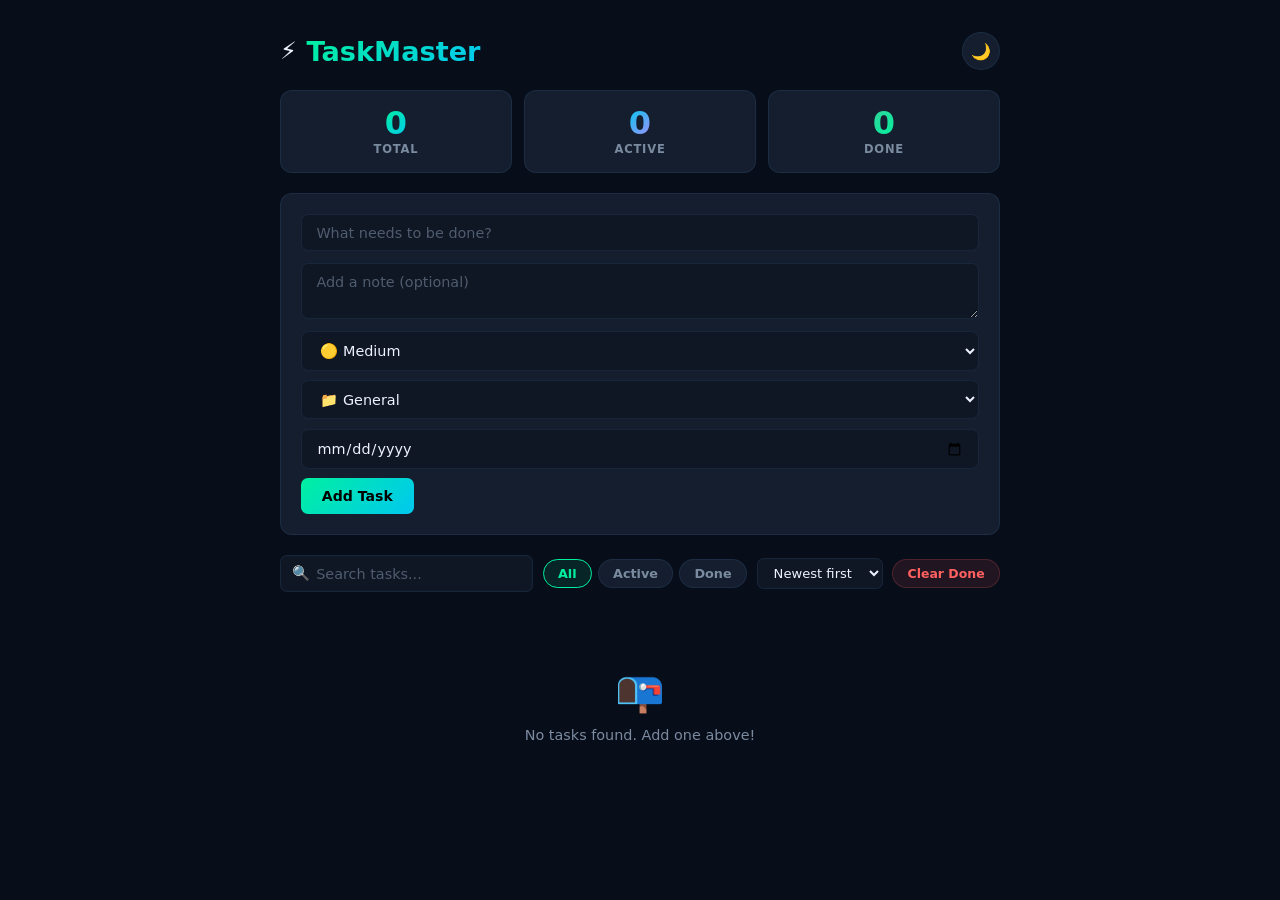
==== index.html @ 13d32acb "Add files via upload" ====
<!DOCTYPE html>
<html lang="en" data-theme="dark">
<head>
  <meta charset="UTF-8" />
  <meta name="viewport" content="width=device-width, initial-scale=1.0" />
  <meta name="description" content="TaskMaster — A state-driven task management app with full CRUD and local persistence." />
  <title>TaskMaster</title>
  <link rel="stylesheet" href="style.css" />
</head>
<body>

  <div class="app" id="app">

    <header class="app-header">
      <div class="brand">
        <span aria-hidden="true">⚡</span>
        <h1>TaskMaster</h1>
      </div>
      <button class="icon-btn" id="themeBtn" aria-label="Toggle light/dark mode">🌙</button>
    </header>

    <!-- Stats -->
    <div class="stats-grid" role="status" aria-live="polite" aria-label="Task statistics">
      <div class="stat-card">
        <span class="stat-val" id="statTotal">0</span>
        <span class="stat-lbl">Total</span>
      </div>
      <div class="stat-card accent-active">
        <span class="stat-val" id="statActive">0</span>
        <span class="stat-lbl">Active</span>
      </div>
      <div class="stat-card accent-done">
        <span class="stat-val" id="statDone">0</span>
        <span class="stat-lbl">Done</span>
      </div>
    </div>

    <!-- Add / Edit form -->
    <form class="task-form" id="taskForm" aria-label="Add or edit a task">
      <div class="form-body">
        <input
          type="text" id="taskInput"
          placeholder="What needs to be done?"
          aria-label="Task title" autocomplete="off" maxlength="140"
          required
        />
        <textarea
          id="taskNote"
          placeholder="Add a note (optional)"
          aria-label="Task note" rows="2" maxlength="300"
        ></textarea>
        <div class="form-row">
          <select id="taskPriority" aria-label="Priority">
            <option value="low">🟢 Low</option>
            <option value="medium" selected>🟡 Medium</option>
            <option value="high">🔴 High</option>
          </select>
          <select id="taskCategory" aria-label="Category">
            <option value="general">📁 General</option>
            <option value="work">💼 Work</option>
            <option value="study">📚 Study</option>
            <option value="personal">👤 Personal</option>
          </select>
          <input type="date" id="taskDue" aria-label="Due date" />
          <button type="submit" class="btn-primary" id="submitBtn">Add Task</button>
        </div>
      </div>
    </form>

    <!-- Toolbar: search + filters -->
    <div class="toolbar">
      <div class="search-wrap">
        <span aria-hidden="true">🔍</span>
        <input type="search" id="searchInput" placeholder="Search tasks..." aria-label="Search tasks" />
      </div>
      <div class="filter-group" role="group" aria-label="Filter tasks">
        <button class="filter-btn active" data-filter="all">All</button>
        <button class="filter-btn" data-filter="active">Active</button>
        <button class="filter-btn" data-filter="completed">Done</button>
      </div>
      <div class="sort-wrap">
        <select id="sortSelect" aria-label="Sort tasks">
          <option value="newest">Newest first</option>
          <option value="oldest">Oldest first</option>
          <option value="priority">By priority</option>
          <option value="due">By due date</option>
        </select>
      </div>
      <button class="btn-danger-sm" id="clearDone" aria-label="Clear all completed tasks">Clear Done</button>
    </div>

    <!-- Task list -->
    <main>
      <ul class="task-list" id="taskList" role="list" aria-label="Task list" aria-live="polite"></ul>
      <div class="empty" id="emptyState" hidden>
        <span aria-hidden="true">📭</span>
        <p>No tasks found. Add one above!</p>
      </div>
    </main>

  </div>

  <!-- Edit modal -->
  <div class="modal-backdrop" id="modalBackdrop" hidden aria-modal="true" role="dialog" aria-labelledby="modalTitle">
    <div class="modal">
      <div class="modal-header">
        <h2 id="modalTitle">Edit Task</h2>
        <button class="icon-btn" id="modalClose" aria-label="Close edit dialog">✕</button>
      </div>
      <form id="editForm" aria-label="Edit task form">
        <div class="form-group">
          <label for="editInput">Title</label>
          <input type="text" id="editInput" required maxlength="140" />
        </div>
        <div class="form-group">
          <label for="editNote">Note</label>
          <textarea id="editNote" rows="3" maxlength="300"></textarea>
        </div>
        <div class="form-row">
          <div class="form-group">
            <label for="editPriority">Priority</label>
            <select id="editPriority">
              <option value="low">🟢 Low</option>
              <option value="medium">🟡 Medium</option>
              <option value="high">🔴 High</option>
            </select>
          </div>
          <div class="form-group">
            <label for="editCategory">Category</label>
            <select id="editCategory">
              <option value="general">📁 General</option>
              <option value="work">💼 Work</option>
              <option value="study">📚 Study</option>
              <option value="personal">👤 Personal</option>
            </select>
          </div>
          <div class="form-group">
            <label for="editDue">Due date</label>
            <input type="date" id="editDue" />
          </div>
        </div>
        <div class="modal-footer">
          <button type="button" class="btn-outline" id="modalCancel">Cancel</button>
          <button type="submit" class="btn-primary">Save Changes</button>
        </div>
      </form>
    </div>
  </div>

  <script src="app.js"></script>
</body>
</html>
---- style.css ----
/* ── Variables ───────────────────────────────────────────────────────────── */
:root {
  --bg:        #080d1a;
  --bg-alt:    #0f1624;
  --panel:     #141e2e;
  --panel2:    #1a2640;
  --border:    rgba(100,180,255,0.1);
  --text:      #eef2ff;
  --muted:     #7a8ba0;
  --accent:    #00f0a0;
  --accent2:   #00c8f0;
  --purple:    #a78bfa;
  --danger:    #ff6060;
  --warn:      #fbbf24;
  --success:   #34d399;
  --radius:    12px;
  --radius-sm: 7px;
  --shadow:    0 10px 40px rgba(0,0,0,0.5);
  --font:      'Segoe UI', system-ui, sans-serif;
  --ease:      0.2s ease;
}
[data-theme="light"] {
  --bg:      #f1f5fe;
  --bg-alt:  #e4eaf8;
  --panel:   #ffffff;
  --panel2:  #f8faff;
  --border:  rgba(99,102,241,0.12);
  --text:    #0d1117;
  --muted:   #60748a;
  --accent:  #059669;
  --accent2: #0891b2;
  --shadow:  0 8px 32px rgba(99,102,241,0.1);
}

/* ── Reset ───────────────────────────────────────────────────────────────── */
*,*::before,*::after{box-sizing:border-box;margin:0;padding:0}
html{font-size:16px;scroll-behavior:smooth}
body{
  font-family:var(--font);background:var(--bg);color:var(--text);
  min-height:100vh;padding:2rem 1rem;
  transition:background var(--ease),color var(--ease);
}
ul{list-style:none}
button,input,select,textarea{font-family:var(--font)}

/* ── App shell ───────────────────────────────────────────────────────────── */
.app{
  max-width:720px;margin:0 auto;
  display:flex;flex-direction:column;gap:1.25rem;
}

/* ── Header ──────────────────────────────────────────────────────────────── */
.app-header{
  display:flex;align-items:center;justify-content:space-between;
}
.brand{display:flex;align-items:center;gap:.6rem}
.brand span{font-size:1.5rem}
.brand h1{
  font-size:1.7rem;font-weight:900;
  background:linear-gradient(135deg,var(--accent),var(--accent2));
  -webkit-background-clip:text;-webkit-text-fill-color:transparent;background-clip:text;
}

/* ── Icon button ─────────────────────────────────────────────────────────── */
.icon-btn{
  background:var(--panel);border:1px solid var(--border);color:var(--text);
  width:38px;height:38px;border-radius:50%;font-size:1rem;cursor:pointer;
  display:flex;align-items:center;justify-content:center;
  transition:transform var(--ease),background var(--ease);
}
.icon-btn:hover{transform:rotate(15deg)}
.icon-btn:focus-visible{outline:2px solid var(--accent)}

/* ── Stats ───────────────────────────────────────────────────────────────── */
.stats-grid{
  display:grid;grid-template-columns:repeat(3,1fr);gap:.75rem;
}
.stat-card{
  background:var(--panel);border:1px solid var(--border);border-radius:var(--radius);
  padding:1rem;display:flex;flex-direction:column;align-items:center;gap:.2rem;
  transition:border-color var(--ease),transform var(--ease);
}
.stat-card:hover{transform:translateY(-2px);border-color:rgba(0,240,160,.25)}
.stat-val{
  font-size:2rem;font-weight:900;line-height:1;
  background:linear-gradient(135deg,var(--accent),var(--accent2));
  -webkit-background-clip:text;-webkit-text-fill-color:transparent;background-clip:text;
}
.stat-card.accent-active .stat-val{background:linear-gradient(135deg,var(--accent2),var(--purple));-webkit-background-clip:text;background-clip:text;-webkit-text-fill-color:transparent}
.stat-card.accent-done   .stat-val{background:linear-gradient(135deg,var(--success),var(--accent));-webkit-background-clip:text;background-clip:text;-webkit-text-fill-color:transparent}
.stat-lbl{font-size:.72rem;color:var(--muted);text-transform:uppercase;letter-spacing:.07em;font-weight:600}

/* ── Form ────────────────────────────────────────────────────────────────── */
.task-form{
  background:var(--panel);border:1px solid var(--border);
  border-radius:var(--radius);padding:1.25rem;
}
.form-body{display:flex;flex-direction:column;gap:.75rem}
.form-row{display:flex;gap:.6rem;flex-wrap:wrap}

input[type="text"],input[type="search"],input[type="date"],textarea,select{
  background:var(--bg-alt);border:1.5px solid var(--border);border-radius:var(--radius-sm);
  color:var(--text);padding:.6rem .9rem;font-size:.9rem;width:100%;
  transition:border-color var(--ease),box-shadow var(--ease);
}
input:focus,textarea:focus,select:focus{
  outline:none;border-color:var(--accent);
  box-shadow:0 0 0 3px rgba(0,240,160,.1);
}
input::placeholder,textarea::placeholder{color:var(--muted);opacity:.6}
textarea{resize:vertical;min-height:56px}
select{cursor:pointer}

/* ── Buttons ─────────────────────────────────────────────────────────────── */
.btn-primary{
  background:linear-gradient(135deg,var(--accent),var(--accent2));
  color:#000;border:none;border-radius:var(--radius-sm);
  padding:.62rem 1.3rem;font-weight:700;font-size:.88rem;
  cursor:pointer;white-space:nowrap;
  transition:opacity var(--ease),transform var(--ease);
}
.btn-primary:hover{opacity:.85;transform:translateY(-1px)}
.btn-primary:focus-visible{outline:2px solid var(--accent2)}

.btn-outline{
  background:transparent;border:1.5px solid var(--border);
  color:var(--text);border-radius:var(--radius-sm);
  padding:.58rem 1.2rem;font-weight:600;font-size:.88rem;cursor:pointer;
  transition:border-color var(--ease);
}
.btn-outline:hover{border-color:var(--accent);color:var(--accent)}

.btn-danger-sm{
  background:rgba(255,96,96,.1);border:1px solid rgba(255,96,96,.2);
  color:var(--danger);border-radius:999px;
  padding:.38rem .9rem;font-size:.78rem;font-weight:600;cursor:pointer;
  transition:background var(--ease);white-space:nowrap;
}
.btn-danger-sm:hover{background:rgba(255,96,96,.2)}
.btn-danger-sm:focus-visible{outline:2px solid var(--danger)}

/* ── Toolbar ─────────────────────────────────────────────────────────────── */
.toolbar{
  display:flex;flex-wrap:wrap;gap:.6rem;align-items:center;
}
.search-wrap{
  flex:1;min-width:160px;position:relative;display:flex;align-items:center;
}
.search-wrap span{position:absolute;left:.75rem;pointer-events:none;font-size:.9rem}
.search-wrap input{padding-left:2.2rem}

.filter-group{display:flex;gap:.35rem}
.filter-btn{
  background:var(--panel);border:1px solid var(--border);color:var(--muted);
  border-radius:999px;padding:.38rem .9rem;font-size:.8rem;font-weight:600;
  cursor:pointer;transition:all var(--ease);
}
.filter-btn:hover,.filter-btn.active{
  background:rgba(0,240,160,.1);border-color:var(--accent);color:var(--accent);
}
.filter-btn:focus-visible{outline:2px solid var(--accent)}

.sort-wrap select{width:auto;padding:.38rem .75rem;font-size:.82rem}

/* ── Task list ───────────────────────────────────────────────────────────── */
.task-list{display:flex;flex-direction:column;gap:.6rem}

/* ── Task item ───────────────────────────────────────────────────────────── */
.task-item{
  display:grid;grid-template-columns:auto 1fr auto;
  align-items:start;gap:.85rem;
  background:var(--panel);border:1px solid var(--border);
  border-radius:var(--radius);padding:1rem 1.1rem;
  transition:transform var(--ease),box-shadow var(--ease),border-color var(--ease),opacity .3s;
  animation:slideIn .22s ease;
  position:relative;overflow:hidden;
}
@keyframes slideIn{from{opacity:0;transform:translateY(-6px)}to{opacity:1;transform:none}}

.task-item::before{
  content:'';position:absolute;left:0;top:0;bottom:0;width:3px;
  border-radius:0 3px 3px 0;
}
.task-item[data-priority="high"]::before  {background:var(--danger)}
.task-item[data-priority="medium"]::before{background:var(--warn)}
.task-item[data-priority="low"]::before   {background:var(--success)}

.task-item:hover{
  transform:translateX(3px);box-shadow:var(--shadow);
  border-color:rgba(0,240,160,.18);
}
.task-item.done{opacity:.5}
.task-item.done .task-title{text-decoration:line-through;color:var(--muted)}

/* Checkbox */
.task-check{
  width:20px;height:20px;margin-top:.15rem;
  border:2px solid var(--border);border-radius:5px;
  appearance:none;-webkit-appearance:none;
  background:var(--bg-alt);cursor:pointer;flex-shrink:0;
  position:relative;transition:background var(--ease),border-color var(--ease);
}
.task-check:checked{
  background:linear-gradient(135deg,var(--accent),var(--accent2));
  border-color:var(--accent);
}
.task-check:checked::after{
  content:'✓';position:absolute;top:50%;left:50%;
  transform:translate(-50%,-50%);
  color:#000;font-size:.65rem;font-weight:900;
}
.task-check:focus-visible{outline:2px solid var(--accent);outline-offset:2px}

/* Task body */
.task-body{display:flex;flex-direction:column;gap:.35rem;min-width:0}
.task-title{font-size:.95rem;font-weight:600;word-break:break-word;line-height:1.4}
.task-note{font-size:.82rem;color:var(--muted);line-height:1.5;word-break:break-word}
.task-chips{display:flex;flex-wrap:wrap;gap:.35rem;align-items:center}

.chip{
  font-size:.68rem;font-weight:700;padding:.15rem .55rem;
  border-radius:999px;text-transform:uppercase;letter-spacing:.04em;
}
.chip-priority-high  {background:rgba(255,96,96,.12);color:var(--danger)}
.chip-priority-medium{background:rgba(251,191,36,.12);color:var(--warn)}
.chip-priority-low   {background:rgba(52,211,153,.12);color:var(--success)}
.chip-cat{background:rgba(167,139,250,.1);color:var(--purple)}
.chip-due{background:rgba(0,200,240,.08);color:var(--accent2);font-weight:500}
.chip-due.overdue{background:rgba(255,96,96,.12);color:var(--danger)}

/* Actions */
.task-actions{display:flex;gap:.3rem;flex-shrink:0}
.act-btn{
  background:none;border:none;cursor:pointer;
  width:30px;height:30px;border-radius:var(--radius-sm);
  font-size:.9rem;display:flex;align-items:center;justify-content:center;
  opacity:0;transition:opacity var(--ease),background var(--ease);
}
.task-item:hover .act-btn,.act-btn:focus-visible{opacity:1}
.act-btn:focus-visible{outline:2px solid var(--accent);opacity:1}
.act-btn.edit:hover  {background:rgba(0,240,160,.1);color:var(--accent)}
.act-btn.delete:hover{background:rgba(255,96,96,.1); color:var(--danger)}

/* ── Empty state ─────────────────────────────────────────────────────────── */
.empty{
  display:flex;flex-direction:column;align-items:center;
  gap:.75rem;padding:3.5rem 1rem;color:var(--muted);
}
.empty span{font-size:2.5rem}
.empty p{font-size:.9rem}

/* ── Modal ───────────────────────────────────────────────────────────────── */
.modal-backdrop{
  position:fixed;inset:0;background:rgba(0,0,0,.6);
  backdrop-filter:blur(4px);z-index:200;
  display:flex;align-items:center;justify-content:center;padding:1rem;
}
.modal-backdrop[hidden]{display:none}
.modal{
  background:var(--panel);border:1px solid var(--border);
  border-radius:var(--radius);padding:1.75rem;width:100%;max-width:480px;
  box-shadow:var(--shadow);animation:modalIn .2s ease;
}
@keyframes modalIn{from{opacity:0;transform:scale(.96)}to{opacity:1;transform:none}}
.modal-header{
  display:flex;align-items:center;justify-content:space-between;
  margin-bottom:1.25rem;
}
.modal-header h2{font-size:1.1rem;font-weight:700}
.form-group{display:flex;flex-direction:column;gap:.35rem;margin-bottom:1rem}
label{font-size:.78rem;font-weight:600;color:var(--muted);text-transform:uppercase;letter-spacing:.05em}
.modal-footer{
  display:flex;justify-content:flex-end;gap:.6rem;
  padding-top:1rem;border-top:1px solid var(--border);margin-top:.5rem;
}

/* ── Responsive ──────────────────────────────────────────────────────────── */
@media(max-width:560px){
  body{padding:1rem .75rem}
  .form-row{flex-direction:column}
  .toolbar{flex-direction:column;align-items:stretch}
  .filter-group{justify-content:space-between}
  .task-item{grid-template-columns:auto 1fr auto;gap:.6rem;padding:.85rem .9rem}
  .act-btn{opacity:1}
  .stats-grid{grid-template-columns:repeat(3,1fr);gap:.5rem}
  .stat-val{font-size:1.5rem}
}
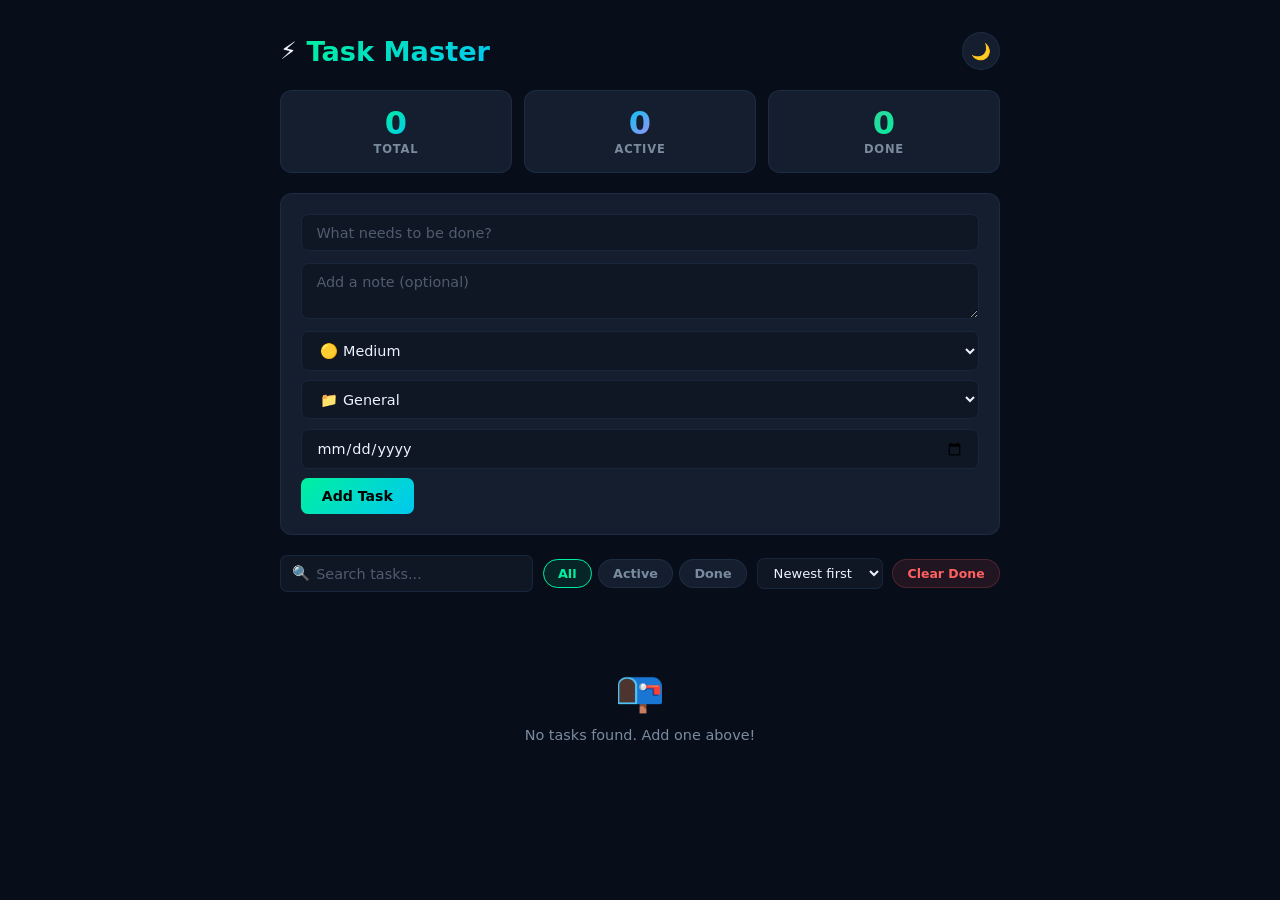
==== commit c40930b9: "Fix HTML formatting and structure" ====
--- a/index.html
+++ b/index.html
@@ -14,7 +14,7 @@
     <header class="app-header">
       <div class="brand">
         <span aria-hidden="true">⚡</span>
-        <h1>TaskMaster</h1>
+        <h1>Task Master</h1>
       </div>
       <button class="icon-btn" id="themeBtn" aria-label="Toggle light/dark mode">🌙</button>
     </header>
@@ -51,9 +51,9 @@
         ></textarea>
         <div class="form-row">
           <select id="taskPriority" aria-label="Priority">
-            <option value="low">🟢 Low</option>
-            <option value="medium" selected>🟡 Medium</option>
-            <option value="high">🔴 High</option>
+            <option value="low">🟢 Low </option>
+            <option value="medium" selected>🟡 Medium </option>
+            <option value="high">🔴 High </option>
           </select>
           <select id="taskCategory" aria-label="Category">
             <option value="general">📁 General</option>
@@ -120,9 +120,9 @@
           <div class="form-group">
             <label for="editPriority">Priority</label>
             <select id="editPriority">
-              <option value="low">🟢 Low</option>
-              <option value="medium">🟡 Medium</option>
-              <option value="high">🔴 High</option>
+              <option value="low">🟢 Low </option>
+              <option value="medium">🟡 Medium </option>
+              <option value="high">🔴 High </option>
             </select>
           </div>
           <div class="form-group">
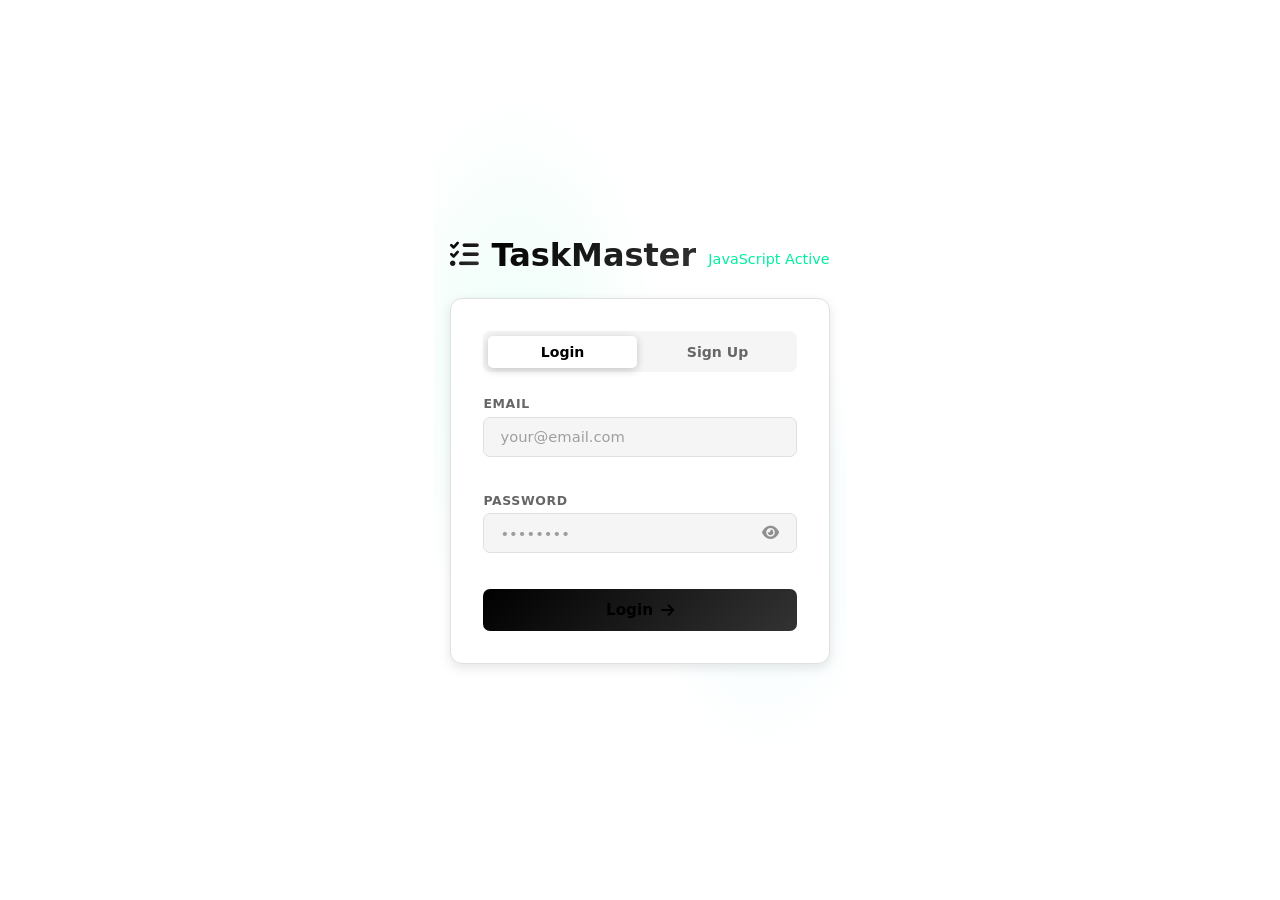
==== commit 8f2401d7: "changes commited" ====
--- a/index.html
+++ b/index.html
@@ -5,18 +5,104 @@
   <meta name="viewport" content="width=device-width, initial-scale=1.0" />
   <meta name="description" content="TaskMaster — A state-driven task management app with full CRUD and local persistence." />
   <title>TaskMaster</title>
+  <link rel="stylesheet" href="https://cdnjs.cloudflare.com/ajax/libs/font-awesome/6.4.0/css/all.min.css" />
   <link rel="stylesheet" href="style.css" />
 </head>
 <body>
 
+  <!-- Sidebar -->
+  <aside class="sidebar" id="sidebar">
+    <div class="sidebar-header">
+      <div class="sidebar-brand">
+        <i class="fas fa-tasks brand-icon" aria-hidden="true"></i>
+        <h1>TaskMaster</h1>
+      </div>
+      <button class="sidebar-toggle" id="sidebarToggle" aria-label="Toggle sidebar">
+        <i class="fas fa-bars"></i>
+      </button>
+    </div>
+
+    <nav class="sidebar-nav">
+      <a href="index.html" class="nav-item active">
+        <i class="fas fa-th-large"></i>
+        <span>Dashboard</span>
+      </a>
+      <a href="index.html" class="nav-item">
+        <i class="fas fa-list-check"></i>
+        <span>All Tasks</span>
+      </a>
+      <a href="calendar.html" class="nav-item">
+        <i class="fas fa-calendar-alt"></i>
+        <span>Calendar</span>
+      </a>
+      <a href="analytics.html" class="nav-item">
+        <i class="fas fa-chart-line"></i>
+        <span>Analytics</span>
+      </a>
+    </nav>
+
+    <div class="sidebar-divider"></div>
+
+    <div class="sidebar-categories">
+      <h3 class="category-title">CATEGORIES</h3>
+      <a href="#" class="nav-item" data-category="work">
+        <i class="fas fa-briefcase"></i>
+        <span>Work</span>
+        <span class="badge" id="badgeWork">0</span>
+      </a>
+      <a href="#" class="nav-item" data-category="study">
+        <i class="fas fa-graduation-cap"></i>
+        <span>Study</span>
+        <span class="badge" id="badgeStudy">0</span>
+      </a>
+      <a href="#" class="nav-item" data-category="personal">
+        <i class="fas fa-user"></i>
+        <span>Personal</span>
+        <span class="badge" id="badgePersonal">0</span>
+      </a>
+      <a href="#" class="nav-item" data-category="general">
+        <i class="fas fa-folder"></i>
+        <span>General</span>
+        <span class="badge" id="badgeGeneral">0</span>
+      </a>
+    </div>
+
+    <div class="sidebar-footer">
+      <div class="user-profile">
+        <div class="user-avatar">
+          <i class="fas fa-user"></i>
+        </div>
+        <div class="user-info">
+          <span class="user-name" id="userGreeting">User</span>
+          <span class="user-role">Subscriber</span>
+        </div>
+      </div>
+      <div class="sidebar-actions">
+        <button class="icon-btn" id="themeBtn" aria-label="Toggle light/dark mode">
+          <i class="fas fa-moon"></i>
+        </button>
+        <button class="icon-btn" id="logoutBtn" aria-label="Logout">
+          <i class="fas fa-sign-out-alt"></i>
+        </button>
+      </div>
+    </div>
+  </aside>
+
   <div class="app" id="app">
 
     <header class="app-header">
-      <div class="brand">
-        <span aria-hidden="true">⚡</span>
-        <h1>Task Master</h1>
-      </div>
-      <button class="icon-btn" id="themeBtn" aria-label="Toggle light/dark mode">🌙</button>
+      <div class="header-left">
+        <button class="mobile-menu-btn" id="mobileMenuBtn" aria-label="Toggle menu">
+          <i class="fas fa-bars"></i>
+        </button>
+        <h2 class="page-title">Dashboard</h2>
+      </div>
+      <div class="header-right">
+        <div class="search-header">
+          <i class="fas fa-search"></i>
+          <input type="search" id="searchInput" placeholder="Search tasks..." aria-label="Search tasks" />
+        </div>
+      </div>
     </header>
 
     <!-- Stats -->
@@ -51,15 +137,15 @@
         ></textarea>
         <div class="form-row">
           <select id="taskPriority" aria-label="Priority">
-            <option value="low">🟢 Low </option>
-            <option value="medium" selected>🟡 Medium </option>
-            <option value="high">🔴 High </option>
+            <option value="low">Low Priority</option>
+            <option value="medium" selected>Medium Priority</option>
+            <option value="high">High Priority</option>
           </select>
           <select id="taskCategory" aria-label="Category">
-            <option value="general">📁 General</option>
-            <option value="work">💼 Work</option>
-            <option value="study">📚 Study</option>
-            <option value="personal">👤 Personal</option>
+            <option value="general">General</option>
+            <option value="work">Work</option>
+            <option value="study">Study</option>
+            <option value="personal">Personal</option>
           </select>
           <input type="date" id="taskDue" aria-label="Due date" />
           <button type="submit" class="btn-primary" id="submitBtn">Add Task</button>
@@ -67,18 +153,24 @@
       </div>
     </form>
 
-    <!-- Toolbar: search + filters -->
+    <!-- Toolbar: filters -->
     <div class="toolbar">
-      <div class="search-wrap">
-        <span aria-hidden="true">🔍</span>
-        <input type="search" id="searchInput" placeholder="Search tasks..." aria-label="Search tasks" />
-      </div>
       <div class="filter-group" role="group" aria-label="Filter tasks">
-        <button class="filter-btn active" data-filter="all">All</button>
-        <button class="filter-btn" data-filter="active">Active</button>
-        <button class="filter-btn" data-filter="completed">Done</button>
+        <button class="filter-btn active" data-filter="all">
+          <i class="fas fa-layer-group"></i>
+          <span>All</span>
+        </button>
+        <button class="filter-btn" data-filter="active">
+          <i class="fas fa-circle-check"></i>
+          <span>Active</span>
+        </button>
+        <button class="filter-btn" data-filter="completed">
+          <i class="fas fa-circle-check"></i>
+          <span>Done</span>
+        </button>
       </div>
       <div class="sort-wrap">
+        <i class="fas fa-sort"></i>
         <select id="sortSelect" aria-label="Sort tasks">
           <option value="newest">Newest first</option>
           <option value="oldest">Oldest first</option>
@@ -86,15 +178,21 @@
           <option value="due">By due date</option>
         </select>
       </div>
-      <button class="btn-danger-sm" id="clearDone" aria-label="Clear all completed tasks">Clear Done</button>
+      <button class="btn-danger-sm" id="clearDone" aria-label="Clear all completed tasks">
+        <i class="fas fa-trash-alt"></i>
+        <span>Clear Done</span>
+      </button>
     </div>
 
     <!-- Task list -->
     <main>
       <ul class="task-list" id="taskList" role="list" aria-label="Task list" aria-live="polite"></ul>
-      <div class="empty" id="emptyState" hidden>
-        <span aria-hidden="true">📭</span>
-        <p>No tasks found. Add one above!</p>
+      <div class="empty" id="emptyState" style="display: flex;">
+        <div class="empty-icon">
+          <i class="fas fa-inbox"></i>
+        </div>
+        <p class="empty-title">No tasks found</p>
+        <p class="empty-subtitle">Add a new task above to get started</p>
       </div>
     </main>
 
@@ -105,7 +203,9 @@
     <div class="modal">
       <div class="modal-header">
         <h2 id="modalTitle">Edit Task</h2>
-        <button class="icon-btn" id="modalClose" aria-label="Close edit dialog">✕</button>
+        <button class="icon-btn" id="modalClose" aria-label="Close edit dialog">
+          <i class="fas fa-times"></i>
+        </button>
       </div>
       <form id="editForm" aria-label="Edit task form">
         <div class="form-group">
@@ -120,18 +220,18 @@
           <div class="form-group">
             <label for="editPriority">Priority</label>
             <select id="editPriority">
-              <option value="low">🟢 Low </option>
-              <option value="medium">🟡 Medium </option>
-              <option value="high">🔴 High </option>
+              <option value="low">Low Priority</option>
+              <option value="medium">Medium Priority</option>
+              <option value="high">High Priority</option>
             </select>
           </div>
           <div class="form-group">
             <label for="editCategory">Category</label>
             <select id="editCategory">
-              <option value="general">📁 General</option>
-              <option value="work">💼 Work</option>
-              <option value="study">📚 Study</option>
-              <option value="personal">👤 Personal</option>
+              <option value="general">General</option>
+              <option value="work">Work</option>
+              <option value="study">Study</option>
+              <option value="personal">Personal</option>
             </select>
           </div>
           <div class="form-group">
--- a/style.css
+++ b/style.css
@@ -1,35 +1,35 @@
 /* ── Variables ───────────────────────────────────────────────────────────── */
 :root {
-  --bg:        #080d1a;
-  --bg-alt:    #0f1624;
-  --panel:     #141e2e;
-  --panel2:    #1a2640;
-  --border:    rgba(100,180,255,0.1);
-  --text:      #eef2ff;
-  --muted:     #7a8ba0;
-  --accent:    #00f0a0;
-  --accent2:   #00c8f0;
-  --purple:    #a78bfa;
-  --danger:    #ff6060;
-  --warn:      #fbbf24;
-  --success:   #34d399;
+  --bg:        #ffffff;
+  --bg-alt:    #f5f5f5;
+  --panel:     #ffffff;
+  --panel2:    #fafafa;
+  --border:    #e0e0e0;
+  --text:      #000000;
+  --muted:     #666666;
+  --accent:    #000000;
+  --accent2:   #333333;
+  --purple:    #444444;
+  --danger:    #000000;
+  --warn:      #333333;
+  --success:   #000000;
   --radius:    12px;
   --radius-sm: 7px;
-  --shadow:    0 10px 40px rgba(0,0,0,0.5);
+  --shadow:    0 4px 12px rgba(0,0,0,0.1);
   --font:      'Segoe UI', system-ui, sans-serif;
   --ease:      0.2s ease;
 }
 [data-theme="light"] {
-  --bg:      #f1f5fe;
-  --bg-alt:  #e4eaf8;
+  --bg:      #ffffff;
+  --bg-alt:  #f5f5f5;
   --panel:   #ffffff;
-  --panel2:  #f8faff;
-  --border:  rgba(99,102,241,0.12);
-  --text:    #0d1117;
-  --muted:   #60748a;
-  --accent:  #059669;
-  --accent2: #0891b2;
-  --shadow:  0 8px 32px rgba(99,102,241,0.1);
+  --panel2:  #fafafa;
+  --border:  #e0e0e0;
+  --text:    #000000;
+  --muted:   #666666;
+  --accent:  #000000;
+  --accent2: #333333;
+  --shadow:  0 4px 12px rgba(0,0,0,0.1);
 }
 
 /* ── Reset ───────────────────────────────────────────────────────────────── */
@@ -37,28 +37,265 @@
 html{font-size:16px;scroll-behavior:smooth}
 body{
   font-family:var(--font);background:var(--bg);color:var(--text);
-  min-height:100vh;padding:2rem 1rem;
+  min-height:100vh;
   transition:background var(--ease),color var(--ease);
+  display:flex;
+  justify-content:center;
+  overflow-x:hidden;
 }
 ul{list-style:none}
 button,input,select,textarea{font-family:var(--font)}
 
+/* ── Sidebar ─────────────────────────────────────────────────────────────── */
+.sidebar{
+  width:280px;
+  background:var(--panel);
+  border-right:1px solid var(--border);
+  display:flex;
+  flex-direction:column;
+  position:fixed;
+  top:0;
+  left:0;
+  height:100vh;
+  z-index:100;
+  transition:transform var(--ease);
+  overflow-y:auto;
+}
+
+.sidebar-header{
+  padding:1.5rem 1.25rem;
+  border-bottom:1px solid var(--border);
+  display:flex;
+  align-items:center;
+  justify-content:space-between;
+}
+
+.sidebar-brand{
+  display:flex;
+  align-items:center;
+  gap:.75rem;
+}
+
+.brand-icon{
+  font-size:1.5rem;
+  color:#000000;
+}
+
+.sidebar-brand h1{
+  font-size:1.4rem;
+  font-weight:800;
+  color:#000000;
+}
+
+.sidebar-toggle{
+  display:none;
+  background:none;
+  border:none;
+  color:var(--text);
+  font-size:1.2rem;
+  cursor:pointer;
+  padding:.5rem;
+}
+
+.sidebar-nav{
+  padding:1.5rem 0;
+  display:flex;
+  flex-direction:column;
+  gap:.25rem;
+}
+
+.nav-item{
+  display:flex;
+  align-items:center;
+  gap:.85rem;
+  padding:.75rem 1.25rem;
+  color:var(--muted);
+  text-decoration:none;
+  font-size:.92rem;
+  font-weight:500;
+  transition:all var(--ease);
+  position:relative;
+}
+
+.nav-item i{
+  font-size:1.1rem;
+  width:20px;
+  text-align:center;
+}
+
+.nav-item:hover{
+  background:rgba(0,0,0,.05);
+  color:var(--text);
+}
+
+.nav-item.active{
+  color:var(--accent);
+  background:rgba(0,0,0,.08);
+}
+
+.nav-item.active::before{
+  content:'';
+  position:absolute;
+  left:0;
+  top:0;
+  bottom:0;
+  width:3px;
+  background:#000000;
+  border-radius:0 3px 3px 0;
+}
+
+.sidebar-divider{
+  height:1px;
+  background:var(--border);
+  margin:0 1.25rem;
+}
+
+.sidebar-categories{
+  padding:1.5rem 0;
+  display:flex;
+  flex-direction:column;
+  gap:.25rem;
+}
+
+.category-title{
+  font-size:.7rem;
+  font-weight:700;
+  color:var(--muted);
+  padding:0 1.25rem .75rem;
+  letter-spacing:.08em;
+}
+
+.nav-item .badge{
+  margin-left:auto;
+  background:rgba(0,0,0,.12);
+  color:var(--accent);
+  font-size:.72rem;
+  font-weight:700;
+  padding:.15rem .5rem;
+  border-radius:999px;
+  min-width:24px;
+  text-align:center;
+}
+
+.sidebar-footer{
+  margin-top:auto;
+  padding:1.25rem;
+  border-top:1px solid var(--border);
+}
+
+.user-profile{
+  display:flex;
+  align-items:center;
+  gap:.85rem;
+  margin-bottom:1rem;
+}
+
+.user-avatar{
+  width:42px;
+  height:42px;
+  border-radius:50%;
+  background:#000000;
+  display:flex;
+  align-items:center;
+  justify-content:center;
+  color:#ffffff;
+  font-size:1.1rem;
+  flex-shrink:0;
+}
+
+.user-info{
+  display:flex;
+  flex-direction:column;
+  gap:.15rem;
+  overflow:hidden;
+}
+
+.user-name{
+  font-size:.9rem;
+  font-weight:600;
+  color:var(--text);
+  white-space:nowrap;
+  overflow:hidden;
+  text-overflow:ellipsis;
+}
+
+.user-role{
+  font-size:.75rem;
+  color:var(--muted);
+}
+
+.sidebar-actions{
+  display:flex;
+  gap:.5rem;
+}
+
 /* ── App shell ───────────────────────────────────────────────────────────── */
 .app{
-  max-width:720px;margin:0 auto;
-  display:flex;flex-direction:column;gap:1.25rem;
+  flex:1;
+  margin-left:280px;
+  padding:2rem;
+  display:flex;
+  flex-direction:column;
+  gap:1.25rem;
+  max-width:1200px;
+  width:100%;
+  transition:margin-left var(--ease);
+  margin-right:auto;
 }
 
 /* ── Header ──────────────────────────────────────────────────────────────── */
 .app-header{
-  display:flex;align-items:center;justify-content:space-between;
-}
-.brand{display:flex;align-items:center;gap:.6rem}
-.brand span{font-size:1.5rem}
-.brand h1{
-  font-size:1.7rem;font-weight:900;
-  background:linear-gradient(135deg,var(--accent),var(--accent2));
-  -webkit-background-clip:text;-webkit-text-fill-color:transparent;background-clip:text;
+  display:flex;
+  align-items:center;
+  justify-content:space-between;
+  margin-bottom:.5rem;
+}
+
+.header-left{
+  display:flex;
+  align-items:center;
+  gap:1rem;
+}
+
+.mobile-menu-btn{
+  display:none;
+  background:none;
+  border:none;
+  color:var(--text);
+  font-size:1.3rem;
+  cursor:pointer;
+  padding:.5rem;
+}
+
+.page-title{
+  font-size:1.8rem;
+  font-weight:800;
+  color:var(--text);
+}
+
+.header-right{
+  display:flex;
+  align-items:center;
+  gap:1rem;
+}
+
+.search-header{
+  position:relative;
+  display:flex;
+  align-items:center;
+}
+
+.search-header i{
+  position:absolute;
+  left:.85rem;
+  color:var(--muted);
+  font-size:.9rem;
+  pointer-events:none;
+}
+
+.search-header input{
+  padding-left:2.5rem;
+  width:300px;
 }
 
 /* ── Icon button ─────────────────────────────────────────────────────────── */
@@ -83,11 +320,10 @@
 .stat-card:hover{transform:translateY(-2px);border-color:rgba(0,240,160,.25)}
 .stat-val{
   font-size:2rem;font-weight:900;line-height:1;
-  background:linear-gradient(135deg,var(--accent),var(--accent2));
-  -webkit-background-clip:text;-webkit-text-fill-color:transparent;background-clip:text;
-}
-.stat-card.accent-active .stat-val{background:linear-gradient(135deg,var(--accent2),var(--purple));-webkit-background-clip:text;background-clip:text;-webkit-text-fill-color:transparent}
-.stat-card.accent-done   .stat-val{background:linear-gradient(135deg,var(--success),var(--accent));-webkit-background-clip:text;background-clip:text;-webkit-text-fill-color:transparent}
+  color:#000000;
+}
+.stat-card.accent-active .stat-val{color:#333333}
+.stat-card.accent-done   .stat-val{color:#000000}
 .stat-lbl{font-size:.72rem;color:var(--muted);text-transform:uppercase;letter-spacing:.07em;font-weight:600}
 
 /* ── Form ────────────────────────────────────────────────────────────────── */
@@ -113,8 +349,8 @@
 
 /* ── Buttons ─────────────────────────────────────────────────────────────── */
 .btn-primary{
-  background:linear-gradient(135deg,var(--accent),var(--accent2));
-  color:#000;border:none;border-radius:var(--radius-sm);
+  background:#000000;
+  color:#ffffff;border:none;border-radius:var(--radius-sm);
   padding:.62rem 1.3rem;font-weight:700;font-size:.88rem;
   cursor:pointer;white-space:nowrap;
   transition:opacity var(--ease),transform var(--ease);
@@ -131,36 +367,97 @@
 .btn-outline:hover{border-color:var(--accent);color:var(--accent)}
 
 .btn-danger-sm{
-  background:rgba(255,96,96,.1);border:1px solid rgba(255,96,96,.2);
-  color:var(--danger);border-radius:999px;
-  padding:.38rem .9rem;font-size:.78rem;font-weight:600;cursor:pointer;
-  transition:background var(--ease);white-space:nowrap;
-}
-.btn-danger-sm:hover{background:rgba(255,96,96,.2)}
-.btn-danger-sm:focus-visible{outline:2px solid var(--danger)}
+  background:rgba(0,0,0,.1);
+  border:1px solid rgba(0,0,0,.2);
+  color:#000000;
+  border-radius:var(--radius-sm);
+  padding:.55rem 1rem;
+  font-size:.85rem;
+  font-weight:600;
+  cursor:pointer;
+  transition:background var(--ease);
+  white-space:nowrap;
+  display:flex;
+  align-items:center;
+  gap:.5rem;
+}
+
+.btn-danger-sm i{
+  font-size:.9rem;
+}
+
+.btn-danger-sm:hover{
+  background:rgba(0,0,0,.2);
+}
+
+.btn-danger-sm:focus-visible{
+  outline:2px solid #000000;
+}
 
 /* ── Toolbar ─────────────────────────────────────────────────────────────── */
 .toolbar{
-  display:flex;flex-wrap:wrap;gap:.6rem;align-items:center;
-}
-.search-wrap{
-  flex:1;min-width:160px;position:relative;display:flex;align-items:center;
-}
-.search-wrap span{position:absolute;left:.75rem;pointer-events:none;font-size:.9rem}
-.search-wrap input{padding-left:2.2rem}
-
-.filter-group{display:flex;gap:.35rem}
+  display:flex;
+  flex-wrap:wrap;
+  gap:.75rem;
+  align-items:center;
+  background:var(--panel);
+  padding:1rem 1.25rem;
+  border-radius:var(--radius);
+  border:1px solid var(--border);
+}
+
+.filter-group{
+  display:flex;
+  gap:.4rem;
+  flex:1;
+}
+
 .filter-btn{
-  background:var(--panel);border:1px solid var(--border);color:var(--muted);
-  border-radius:999px;padding:.38rem .9rem;font-size:.8rem;font-weight:600;
-  cursor:pointer;transition:all var(--ease);
-}
+  background:var(--bg-alt);
+  border:1px solid var(--border);
+  color:var(--muted);
+  border-radius:var(--radius-sm);
+  padding:.55rem 1rem;
+  font-size:.85rem;
+  font-weight:600;
+  cursor:pointer;
+  transition:all var(--ease);
+  display:flex;
+  align-items:center;
+  gap:.5rem;
+}
+
+.filter-btn i{
+  font-size:.95rem;
+}
+
 .filter-btn:hover,.filter-btn.active{
-  background:rgba(0,240,160,.1);border-color:var(--accent);color:var(--accent);
-}
-.filter-btn:focus-visible{outline:2px solid var(--accent)}
-
-.sort-wrap select{width:auto;padding:.38rem .75rem;font-size:.82rem}
+  background:rgba(0,0,0,.1);
+  border-color:var(--accent);
+  color:var(--accent);
+}
+
+.filter-btn:focus-visible{
+  outline:2px solid var(--accent);
+}
+
+.sort-wrap{
+  position:relative;
+  display:flex;
+  align-items:center;
+  gap:.5rem;
+}
+
+.sort-wrap i{
+  color:var(--muted);
+  font-size:.9rem;
+}
+
+.sort-wrap select{
+  width:auto;
+  padding:.55rem .85rem;
+  font-size:.85rem;
+}
 
 /* ── Task list ───────────────────────────────────────────────────────────── */
 .task-list{display:flex;flex-direction:column;gap:.6rem}
@@ -181,13 +478,13 @@
   content:'';position:absolute;left:0;top:0;bottom:0;width:3px;
   border-radius:0 3px 3px 0;
 }
-.task-item[data-priority="high"]::before  {background:var(--danger)}
-.task-item[data-priority="medium"]::before{background:var(--warn)}
-.task-item[data-priority="low"]::before   {background:var(--success)}
+.task-item[data-priority="high"]::before  {background:#000000}
+.task-item[data-priority="medium"]::before{background:#333333}
+.task-item[data-priority="low"]::before   {background:#666666}
 
 .task-item:hover{
   transform:translateX(3px);box-shadow:var(--shadow);
-  border-color:rgba(0,240,160,.18);
+  border-color:rgba(0,0,0,.18);
 }
 .task-item.done{opacity:.5}
 .task-item.done .task-title{text-decoration:line-through;color:var(--muted)}
@@ -201,13 +498,13 @@
   position:relative;transition:background var(--ease),border-color var(--ease);
 }
 .task-check:checked{
-  background:linear-gradient(135deg,var(--accent),var(--accent2));
-  border-color:var(--accent);
+  background:#000000;
+  border-color:#000000;
 }
 .task-check:checked::after{
   content:'✓';position:absolute;top:50%;left:50%;
   transform:translate(-50%,-50%);
-  color:#000;font-size:.65rem;font-weight:900;
+  color:#ffffff;font-size:.65rem;font-weight:900;
 }
 .task-check:focus-visible{outline:2px solid var(--accent);outline-offset:2px}
 
@@ -221,12 +518,12 @@
   font-size:.68rem;font-weight:700;padding:.15rem .55rem;
   border-radius:999px;text-transform:uppercase;letter-spacing:.04em;
 }
-.chip-priority-high  {background:rgba(255,96,96,.12);color:var(--danger)}
-.chip-priority-medium{background:rgba(251,191,36,.12);color:var(--warn)}
-.chip-priority-low   {background:rgba(52,211,153,.12);color:var(--success)}
-.chip-cat{background:rgba(167,139,250,.1);color:var(--purple)}
-.chip-due{background:rgba(0,200,240,.08);color:var(--accent2);font-weight:500}
-.chip-due.overdue{background:rgba(255,96,96,.12);color:var(--danger)}
+.chip-priority-high  {background:rgba(0,0,0,.12);color:#000000}
+.chip-priority-medium{background:rgba(0,0,0,.08);color:#333333}
+.chip-priority-low   {background:rgba(0,0,0,.05);color:#000000}
+.chip-cat{background:rgba(0,0,0,.1);color:#333333}
+.chip-due{background:rgba(0,0,0,.08);color:#000000;font-weight:500}
+.chip-due.overdue{background:rgba(0,0,0,.12);color:#000000}
 
 /* Actions */
 .task-actions{display:flex;gap:.3rem;flex-shrink:0}
@@ -238,16 +535,53 @@
 }
 .task-item:hover .act-btn,.act-btn:focus-visible{opacity:1}
 .act-btn:focus-visible{outline:2px solid var(--accent);opacity:1}
-.act-btn.edit:hover  {background:rgba(0,240,160,.1);color:var(--accent)}
-.act-btn.delete:hover{background:rgba(255,96,96,.1); color:var(--danger)}
+.act-btn.edit:hover  {background:rgba(0,0,0,.1);color:var(--accent)}
+.act-btn.delete:hover{background:rgba(0,0,0,.1); color:#000000}
 
 /* ── Empty state ─────────────────────────────────────────────────────────── */
 .empty{
-  display:flex;flex-direction:column;align-items:center;
-  gap:.75rem;padding:3.5rem 1rem;color:var(--muted);
-}
-.empty span{font-size:2.5rem}
-.empty p{font-size:.9rem}
+  display:flex;
+  flex-direction:column;
+  align-items:center;
+  gap:.85rem;
+  padding:4rem 1rem;
+  color:var(--muted);
+  background:var(--panel);
+  border-radius:var(--radius);
+  border:2px dashed var(--border);
+}
+
+.empty[hidden]{
+  display:none;
+}
+
+.empty-icon{
+  width:80px;
+  height:80px;
+  border-radius:50%;
+  background:rgba(0,0,0,.08);
+  display:flex;
+  align-items:center;
+  justify-content:center;
+  margin-bottom:.5rem;
+}
+
+.empty-icon i{
+  font-size:2.5rem;
+  color:#000000;
+  opacity:.6;
+}
+
+.empty-title{
+  font-size:1.1rem;
+  font-weight:700;
+  color:var(--text);
+}
+
+.empty-subtitle{
+  font-size:.88rem;
+  color:var(--muted);
+}
 
 /* ── Modal ───────────────────────────────────────────────────────────────── */
 .modal-backdrop{
@@ -275,13 +609,98 @@
 }
 
 /* ── Responsive ──────────────────────────────────────────────────────────── */
+@media(max-width:1024px){
+  .sidebar{
+    transform:translateX(-100%);
+  }
+  
+  .sidebar.active{
+    transform:translateX(0);
+  }
+  
+  .app{
+    margin-left:0;
+  }
+  
+  .mobile-menu-btn{
+    display:block;
+  }
+  
+  .search-header input{
+    width:200px;
+  }
+}
+
+@media(max-width:768px){
+  .app{
+    padding:1.5rem 1rem;
+  }
+  
+  .page-title{
+    font-size:1.4rem;
+  }
+  
+  .search-header{
+    display:none;
+  }
+  
+  .stats-grid{
+    grid-template-columns:repeat(3,1fr);
+    gap:.6rem;
+  }
+  
+  .stat-val{
+    font-size:1.6rem;
+  }
+}
+
 @media(max-width:560px){
-  body{padding:1rem .75rem}
-  .form-row{flex-direction:column}
-  .toolbar{flex-direction:column;align-items:stretch}
-  .filter-group{justify-content:space-between}
-  .task-item{grid-template-columns:auto 1fr auto;gap:.6rem;padding:.85rem .9rem}
-  .act-btn{opacity:1}
-  .stats-grid{grid-template-columns:repeat(3,1fr);gap:.5rem}
-  .stat-val{font-size:1.5rem}
-}
+  .app{
+    padding:1rem .75rem;
+  }
+  
+  .form-row{
+    flex-direction:column;
+  }
+  
+  .toolbar{
+    flex-direction:column;
+    align-items:stretch;
+    padding:.85rem;
+  }
+  
+  .filter-group{
+    justify-content:space-between;
+  }
+  
+  .filter-btn span{
+    display:none;
+  }
+  
+  .btn-danger-sm span{
+    display:none;
+  }
+  
+  .task-item{
+    grid-template-columns:auto 1fr auto;
+    gap:.6rem;
+    padding:.85rem .9rem;
+  }
+  
+  .act-btn{
+    opacity:1;
+  }
+  
+  .stats-grid{
+    grid-template-columns:repeat(3,1fr);
+    gap:.5rem;
+  }
+  
+  .stat-val{
+    font-size:1.5rem;
+  }
+  
+  .sidebar{
+    width:260px;
+  }
+}
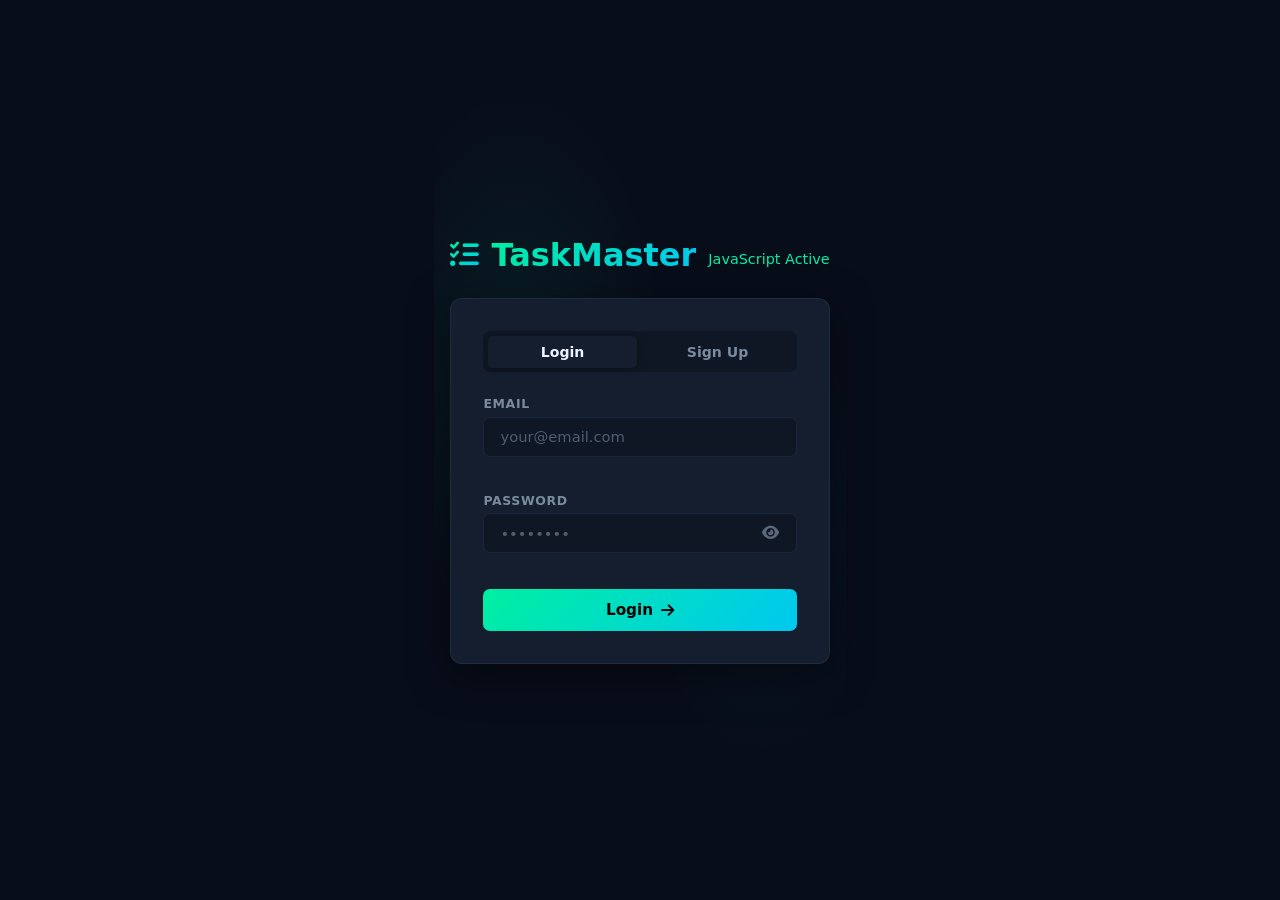
==== commit 76a44df7: "commit changes" ====
--- a/index.html
+++ b/index.html
@@ -14,7 +14,11 @@
   <aside class="sidebar" id="sidebar">
     <div class="sidebar-header">
       <div class="sidebar-brand">
-        <i class="fas fa-tasks brand-icon" aria-hidden="true"></i>
+        <svg width="32" height="32" viewBox="0 0 24 24" fill="none" xmlns="http://www.w3.org/2000/svg" style="margin-right: 0.75rem;">
+          <path d="M9 5H7C5.89543 5 5 5.89543 5 7V19C5 20.1046 5.89543 21 7 21H17C18.1046 21 19 20.1046 19 19V7C19 5.89543 18.1046 5 17 5H15" stroke="#000000" stroke-width="2" stroke-linecap="round" stroke-linejoin="round"/>
+          <rect x="9" y="3" width="6" height="4" rx="1" fill="#000000"/>
+          <path d="M9 12L11 14L15 10" stroke="#000000" stroke-width="2" stroke-linecap="round" stroke-linejoin="round"/>
+        </svg>
         <h1>TaskMaster</h1>
       </div>
       <button class="sidebar-toggle" id="sidebarToggle" aria-label="Toggle sidebar">
@@ -27,7 +31,7 @@
         <i class="fas fa-th-large"></i>
         <span>Dashboard</span>
       </a>
-      <a href="index.html" class="nav-item">
+      <a href="tasks.html" class="nav-item">
         <i class="fas fa-list-check"></i>
         <span>All Tasks</span>
       </a>
@@ -45,22 +49,22 @@
 
     <div class="sidebar-categories">
       <h3 class="category-title">CATEGORIES</h3>
-      <a href="#" class="nav-item" data-category="work">
+      <a href="work.html" class="nav-item" data-category="work">
         <i class="fas fa-briefcase"></i>
         <span>Work</span>
         <span class="badge" id="badgeWork">0</span>
       </a>
-      <a href="#" class="nav-item" data-category="study">
+      <a href="study.html" class="nav-item" data-category="study">
         <i class="fas fa-graduation-cap"></i>
         <span>Study</span>
         <span class="badge" id="badgeStudy">0</span>
       </a>
-      <a href="#" class="nav-item" data-category="personal">
+      <a href="personal.html" class="nav-item" data-category="personal">
         <i class="fas fa-user"></i>
         <span>Personal</span>
         <span class="badge" id="badgePersonal">0</span>
       </a>
-      <a href="#" class="nav-item" data-category="general">
+      <a href="general.html" class="nav-item" data-category="general">
         <i class="fas fa-folder"></i>
         <span>General</span>
         <span class="badge" id="badgeGeneral">0</span>
--- a/style.css
+++ b/style.css
@@ -31,6 +31,22 @@
   --accent2: #333333;
   --shadow:  0 4px 12px rgba(0,0,0,0.1);
 }
+[data-theme="dark"] {
+  --bg:        #080d1a;
+  --bg-alt:    #0f1624;
+  --panel:     #141e2e;
+  --panel2:    #1a2640;
+  --border:    rgba(100,180,255,0.1);
+  --text:      #eef2ff;
+  --muted:     #7a8ba0;
+  --accent:    #00f0a0;
+  --accent2:   #00c8f0;
+  --purple:    #a78bfa;
+  --danger:    #ff6060;
+  --warn:      #fbbf24;
+  --success:   #34d399;
+  --shadow:    0 10px 40px rgba(0,0,0,0.5);
+}
 
 /* ── Reset ───────────────────────────────────────────────────────────────── */
 *,*::before,*::after{box-sizing:border-box;margin:0;padding:0}
@@ -81,10 +97,24 @@
   color:#000000;
 }
 
+[data-theme="dark"] .brand-icon{
+  background:linear-gradient(135deg,var(--accent),var(--accent2));
+  -webkit-background-clip:text;
+  -webkit-text-fill-color:transparent;
+  background-clip:text;
+}
+
 .sidebar-brand h1{
   font-size:1.4rem;
   font-weight:800;
   color:#000000;
+}
+
+[data-theme="dark"] .sidebar-brand h1{
+  background:linear-gradient(135deg,var(--accent),var(--accent2));
+  -webkit-background-clip:text;
+  -webkit-text-fill-color:transparent;
+  background-clip:text;
 }
 
 .sidebar-toggle{
@@ -142,6 +172,10 @@
   width:3px;
   background:#000000;
   border-radius:0 3px 3px 0;
+}
+
+[data-theme="dark"] .nav-item.active::before{
+  background:linear-gradient(135deg,var(--accent),var(--accent2));
 }
 
 .sidebar-divider{
@@ -203,6 +237,11 @@
   flex-shrink:0;
 }
 
+[data-theme="dark"] .user-avatar{
+  background:linear-gradient(135deg,var(--accent),var(--accent2));
+  color:#000;
+}
+
 .user-info{
   display:flex;
   flex-direction:column;
@@ -286,16 +325,24 @@
 }
 
 .search-header i{
-  position:absolute;
-  left:.85rem;
+  position:absolute !important;
+  left:14px !important;
+  top:50% !important;
+  transform:translateY(-50%) !important;
   color:var(--muted);
   font-size:.9rem;
   pointer-events:none;
+  z-index:1;
+  width:20px;
+  text-align:center;
 }
 
 .search-header input{
-  padding-left:2.5rem;
+  padding-left:50px !important;
+  padding-right:0.9rem;
   width:300px;
+  text-align:left;
+  box-sizing:border-box;
 }
 
 /* ── Icon button ─────────────────────────────────────────────────────────── */
@@ -325,6 +372,13 @@
 .stat-card.accent-active .stat-val{color:#333333}
 .stat-card.accent-done   .stat-val{color:#000000}
 .stat-lbl{font-size:.72rem;color:var(--muted);text-transform:uppercase;letter-spacing:.07em;font-weight:600}
+
+[data-theme="dark"] .stat-val{
+  background:linear-gradient(135deg,var(--accent),var(--accent2));
+  -webkit-background-clip:text;-webkit-text-fill-color:transparent;background-clip:text;
+}
+[data-theme="dark"] .stat-card.accent-active .stat-val{background:linear-gradient(135deg,var(--accent2),var(--purple));-webkit-background-clip:text;background-clip:text;-webkit-text-fill-color:transparent}
+[data-theme="dark"] .stat-card.accent-done .stat-val{background:linear-gradient(135deg,var(--success),var(--accent));-webkit-background-clip:text;background-clip:text;-webkit-text-fill-color:transparent}
 
 /* ── Form ────────────────────────────────────────────────────────────────── */
 .task-form{
@@ -357,6 +411,11 @@
 }
 .btn-primary:hover{opacity:.85;transform:translateY(-1px)}
 .btn-primary:focus-visible{outline:2px solid var(--accent2)}
+
+[data-theme="dark"] .btn-primary{
+  background:linear-gradient(135deg,var(--accent),var(--accent2));
+  color:#000;
+}
 
 .btn-outline{
   background:transparent;border:1.5px solid var(--border);
@@ -506,6 +565,14 @@
   transform:translate(-50%,-50%);
   color:#ffffff;font-size:.65rem;font-weight:900;
 }
+
+[data-theme="dark"] .task-check:checked{
+  background:linear-gradient(135deg,var(--accent),var(--accent2));
+  border-color:var(--accent);
+}
+[data-theme="dark"] .task-check:checked::after{
+  color:#000;
+}
 .task-check:focus-visible{outline:2px solid var(--accent);outline-offset:2px}
 
 /* Task body */
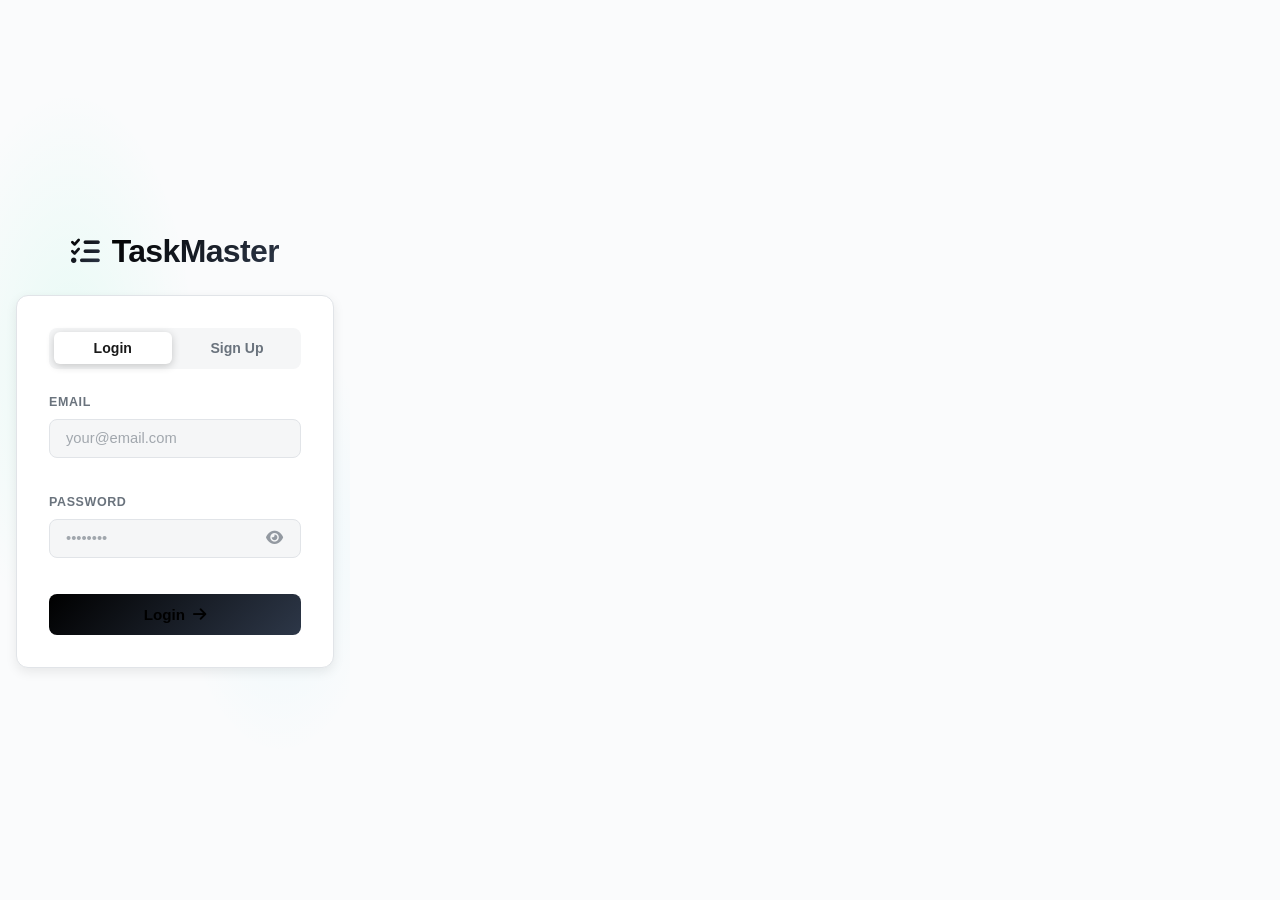
==== commit fd33fb5d: "commit changes" ====
--- a/index.html
+++ b/index.html
@@ -82,9 +82,6 @@
         </div>
       </div>
       <div class="sidebar-actions">
-        <button class="icon-btn" id="themeBtn" aria-label="Toggle light/dark mode">
-          <i class="fas fa-moon"></i>
-        </button>
         <button class="icon-btn" id="logoutBtn" aria-label="Logout">
           <i class="fas fa-sign-out-alt"></i>
         </button>
@@ -102,12 +99,29 @@
         <h2 class="page-title">Dashboard</h2>
       </div>
       <div class="header-right">
+        <button class="icon-btn notification-btn" id="notificationBtn" aria-label="Notifications">
+          <i class="fas fa-bell"></i>
+          <span class="notification-badge" id="notificationBadge" style="display: none;">0</span>
+        </button>
         <div class="search-header">
           <i class="fas fa-search"></i>
           <input type="search" id="searchInput" placeholder="Search tasks..." aria-label="Search tasks" />
         </div>
       </div>
     </header>
+
+    <!-- Notification Panel -->
+    <div class="notification-panel" id="notificationPanel" style="display: none;">
+      <div class="notification-header">
+        <h3><i class="fas fa-bell"></i> Notifications</h3>
+        <button class="icon-btn-small" id="closeNotifications" aria-label="Close notifications">
+          <i class="fas fa-times"></i>
+        </button>
+      </div>
+      <div class="notification-list" id="notificationList">
+        <!-- Notifications will be rendered here -->
+      </div>
+    </div>
 
     <!-- Stats -->
     <div class="stats-grid" role="status" aria-live="polite" aria-label="Task statistics">
@@ -152,6 +166,7 @@
             <option value="personal">Personal</option>
           </select>
           <input type="date" id="taskDue" aria-label="Due date" />
+          <input type="time" id="taskTime" aria-label="Due time" />
           <button type="submit" class="btn-primary" id="submitBtn">Add Task</button>
         </div>
       </div>
@@ -242,6 +257,10 @@
             <label for="editDue">Due date</label>
             <input type="date" id="editDue" />
           </div>
+          <div class="form-group">
+            <label for="editTime">Due time</label>
+            <input type="time" id="editTime" />
+          </div>
         </div>
         <div class="modal-footer">
           <button type="button" class="btn-outline" id="modalCancel">Cancel</button>
--- a/style.css
+++ b/style.css
@@ -1,66 +1,60 @@
 /* ── Variables ───────────────────────────────────────────────────────────── */
 :root {
-  --bg:        #ffffff;
-  --bg-alt:    #f5f5f5;
+  /* Professional Black & White Theme */
+  --bg:        #fafbfc;
+  --bg-alt:    #f5f6f7;
   --panel:     #ffffff;
-  --panel2:    #fafafa;
-  --border:    #e0e0e0;
-  --text:      #000000;
-  --muted:     #666666;
+  --panel2:    #fcfcfd;
+  --border:    #e1e4e8;
+  --text:      #1a1a1a;
+  --text-secondary: #586069;
+  --muted:     #6a737d;
   --accent:    #000000;
-  --accent2:   #333333;
-  --purple:    #444444;
-  --danger:    #000000;
-  --warn:      #333333;
-  --success:   #000000;
+  --accent2:   #2d3748;
+  --purple:    #4a5568;
+  --danger:    #1a1a1a;
+  --warn:      #2d3748;
+  --success:   #1a1a1a;
   --radius:    12px;
-  --radius-sm: 7px;
-  --shadow:    0 4px 12px rgba(0,0,0,0.1);
-  --font:      'Segoe UI', system-ui, sans-serif;
-  --ease:      0.2s ease;
-}
-[data-theme="light"] {
-  --bg:      #ffffff;
-  --bg-alt:  #f5f5f5;
-  --panel:   #ffffff;
-  --panel2:  #fafafa;
-  --border:  #e0e0e0;
-  --text:    #000000;
-  --muted:   #666666;
-  --accent:  #000000;
-  --accent2: #333333;
-  --shadow:  0 4px 12px rgba(0,0,0,0.1);
-}
-[data-theme="dark"] {
-  --bg:        #080d1a;
-  --bg-alt:    #0f1624;
-  --panel:     #141e2e;
-  --panel2:    #1a2640;
-  --border:    rgba(100,180,255,0.1);
-  --text:      #eef2ff;
-  --muted:     #7a8ba0;
-  --accent:    #00f0a0;
-  --accent2:   #00c8f0;
-  --purple:    #a78bfa;
-  --danger:    #ff6060;
-  --warn:      #fbbf24;
-  --success:   #34d399;
-  --shadow:    0 10px 40px rgba(0,0,0,0.5);
-}
+  --radius-sm: 8px;
+  --radius-lg: 16px;
+  --shadow-sm: 0 1px 3px rgba(0,0,0,0.06);
+  --shadow:    0 4px 12px rgba(0,0,0,0.08);
+  --shadow-lg: 0 8px 24px rgba(0,0,0,0.12);
+  --font:      -apple-system, BlinkMacSystemFont, 'Segoe UI', Roboto, 'Helvetica Neue', Arial, sans-serif;
+  --font-mono: 'SF Mono', Monaco, 'Cascadia Code', 'Roboto Mono', Consolas, monospace;
+  --ease:      cubic-bezier(0.4, 0, 0.2, 1);
+  --ease-out:  cubic-bezier(0.0, 0, 0.2, 1);
+  --ease-in:   cubic-bezier(0.4, 0, 1, 1);
+  --transition: 0.2s var(--ease);
+}
+
+/* No dark theme - professional light mode only */
 
 /* ── Reset ───────────────────────────────────────────────────────────────── */
 *,*::before,*::after{box-sizing:border-box;margin:0;padding:0}
-html{font-size:16px;scroll-behavior:smooth}
+html{font-size:16px;scroll-behavior:smooth;-webkit-font-smoothing:antialiased;-moz-osx-font-smoothing:grayscale}
 body{
-  font-family:var(--font);background:var(--bg);color:var(--text);
+  font-family:var(--font);
+  background:var(--bg);
+  color:var(--text);
   min-height:100vh;
-  transition:background var(--ease),color var(--ease);
-  display:flex;
-  justify-content:center;
+  transition:background var(--transition),color var(--transition);
+  display:flex;
   overflow-x:hidden;
+  line-height:1.6;
+  font-weight:400;
+  letter-spacing:-0.011em;
 }
 ul{list-style:none}
 button,input,select,textarea{font-family:var(--font)}
+
+h1,h2,h3,h4,h5,h6{
+  font-weight:700;
+  line-height:1.2;
+  letter-spacing:-0.02em;
+  color:var(--text);
+}
 
 /* ── Sidebar ─────────────────────────────────────────────────────────────── */
 .sidebar{
@@ -97,24 +91,10 @@
   color:#000000;
 }
 
-[data-theme="dark"] .brand-icon{
-  background:linear-gradient(135deg,var(--accent),var(--accent2));
-  -webkit-background-clip:text;
-  -webkit-text-fill-color:transparent;
-  background-clip:text;
-}
-
 .sidebar-brand h1{
   font-size:1.4rem;
   font-weight:800;
   color:#000000;
-}
-
-[data-theme="dark"] .sidebar-brand h1{
-  background:linear-gradient(135deg,var(--accent),var(--accent2));
-  -webkit-background-clip:text;
-  -webkit-text-fill-color:transparent;
-  background-clip:text;
 }
 
 .sidebar-toggle{
@@ -172,10 +152,6 @@
   width:3px;
   background:#000000;
   border-radius:0 3px 3px 0;
-}
-
-[data-theme="dark"] .nav-item.active::before{
-  background:linear-gradient(135deg,var(--accent),var(--accent2));
 }
 
 .sidebar-divider{
@@ -225,8 +201,8 @@
 }
 
 .user-avatar{
-  width:42px;
-  height:42px;
+  width:44px;
+  height:44px;
   border-radius:50%;
   background:#000000;
   display:flex;
@@ -234,12 +210,9 @@
   justify-content:center;
   color:#ffffff;
   font-size:1.1rem;
+  font-weight:600;
   flex-shrink:0;
-}
-
-[data-theme="dark"] .user-avatar{
-  background:linear-gradient(135deg,var(--accent),var(--accent2));
-  color:#000;
+  box-shadow:var(--shadow-sm);
 }
 
 .user-info{
@@ -351,9 +324,201 @@
   width:38px;height:38px;border-radius:50%;font-size:1rem;cursor:pointer;
   display:flex;align-items:center;justify-content:center;
   transition:transform var(--ease),background var(--ease);
-}
-.icon-btn:hover{transform:rotate(15deg)}
+  position:relative;
+}
+.icon-btn:hover{transform:scale(1.05);background:var(--bg-alt)}
 .icon-btn:focus-visible{outline:2px solid var(--accent)}
+
+.icon-btn-small{
+  background:transparent;
+  border:none;
+  color:var(--text);
+  width:32px;
+  height:32px;
+  border-radius:6px;
+  font-size:0.9rem;
+  cursor:pointer;
+  display:flex;
+  align-items:center;
+  justify-content:center;
+  transition:all var(--transition);
+}
+.icon-btn-small:hover{background:var(--bg-alt)}
+
+/* ── Notification System ─────────────────────────────────────────────────── */
+.notification-btn{
+  position:relative;
+}
+
+.notification-badge{
+  position:absolute;
+  top:-4px;
+  right:-4px;
+  background:#dc2626;
+  color:#ffffff;
+  font-size:0.65rem;
+  font-weight:700;
+  padding:2px 5px;
+  border-radius:10px;
+  min-width:18px;
+  text-align:center;
+  line-height:1;
+  border:2px solid var(--panel);
+}
+
+.notification-panel{
+  position:absolute;
+  top:70px;
+  right:2rem;
+  width:400px;
+  max-height:600px;
+  background:var(--panel);
+  border:1px solid var(--border);
+  border-radius:var(--radius-lg);
+  box-shadow:var(--shadow-lg);
+  overflow:hidden;
+  z-index:1000;
+  animation:slideDown 0.3s var(--ease-out);
+}
+
+@keyframes slideDown{
+  from{opacity:0;transform:translateY(-10px)}
+  to{opacity:1;transform:translateY(0)}
+}
+
+.notification-header{
+  display:flex;
+  align-items:center;
+  justify-content:space-between;
+  padding:1.25rem 1.5rem;
+  border-bottom:1px solid var(--border);
+  background:var(--panel2);
+}
+
+.notification-header h3{
+  font-size:1.125rem;
+  font-weight:700;
+  display:flex;
+  align-items:center;
+  gap:0.5rem;
+  color:var(--text);
+}
+
+.notification-list{
+  max-height:500px;
+  overflow-y:auto;
+}
+
+.notification-item{
+  padding:1.25rem 1.5rem;
+  border-bottom:1px solid var(--border);
+  cursor:pointer;
+  transition:background var(--transition);
+  position:relative;
+}
+
+.notification-item:hover{
+  background:var(--bg-alt);
+}
+
+.notification-item:last-child{
+  border-bottom:none;
+}
+
+.notification-item.urgent{
+  background:#fef2f2;
+  border-left:4px solid #dc2626;
+}
+
+.notification-item.warning{
+  background:#fffbeb;
+  border-left:4px solid #f59e0b;
+}
+
+.notification-item.info{
+  background:var(--panel);
+  border-left:4px solid var(--accent);
+}
+
+.notification-icon{
+  width:40px;
+  height:40px;
+  border-radius:50%;
+  display:flex;
+  align-items:center;
+  justify-content:center;
+  font-size:1.1rem;
+  flex-shrink:0;
+  margin-right:1rem;
+}
+
+.notification-item.urgent .notification-icon{
+  background:#fee2e2;
+  color:#dc2626;
+}
+
+.notification-item.warning .notification-icon{
+  background:#fef3c7;
+  color:#f59e0b;
+}
+
+.notification-item.info .notification-icon{
+  background:var(--bg-alt);
+  color:var(--accent);
+}
+
+.notification-content{
+  display:flex;
+  gap:1rem;
+  align-items:flex-start;
+}
+
+.notification-body{
+  flex:1;
+}
+
+.notification-title{
+  font-weight:600;
+  font-size:0.9rem;
+  color:var(--text);
+  margin-bottom:0.25rem;
+  line-height:1.4;
+}
+
+.notification-message{
+  font-size:0.8rem;
+  color:var(--muted);
+  line-height:1.5;
+}
+
+.notification-time{
+  font-size:0.75rem;
+  color:var(--muted);
+  margin-top:0.5rem;
+  display:flex;
+  align-items:center;
+  gap:0.25rem;
+}
+
+.notification-empty{
+  padding:3rem 2rem;
+  text-align:center;
+  color:var(--muted);
+}
+
+.notification-empty i{
+  font-size:3rem;
+  opacity:0.3;
+  margin-bottom:1rem;
+}
+
+@media (max-width: 768px){
+  .notification-panel{
+    right:1rem;
+    left:1rem;
+    width:auto;
+  }
+}
 
 /* ── Stats ───────────────────────────────────────────────────────────────── */
 .stats-grid{
@@ -366,19 +531,21 @@
 }
 .stat-card:hover{transform:translateY(-2px);border-color:rgba(0,240,160,.25)}
 .stat-val{
-  font-size:2rem;font-weight:900;line-height:1;
+  font-size:2.5rem;
+  font-weight:800;
+  line-height:1;
   color:#000000;
-}
-.stat-card.accent-active .stat-val{color:#333333}
-.stat-card.accent-done   .stat-val{color:#000000}
-.stat-lbl{font-size:.72rem;color:var(--muted);text-transform:uppercase;letter-spacing:.07em;font-weight:600}
-
-[data-theme="dark"] .stat-val{
-  background:linear-gradient(135deg,var(--accent),var(--accent2));
-  -webkit-background-clip:text;-webkit-text-fill-color:transparent;background-clip:text;
-}
-[data-theme="dark"] .stat-card.accent-active .stat-val{background:linear-gradient(135deg,var(--accent2),var(--purple));-webkit-background-clip:text;background-clip:text;-webkit-text-fill-color:transparent}
-[data-theme="dark"] .stat-card.accent-done .stat-val{background:linear-gradient(135deg,var(--success),var(--accent));-webkit-background-clip:text;background-clip:text;-webkit-text-fill-color:transparent}
+  letter-spacing:-0.03em;
+}
+.stat-card.accent-active .stat-val{color:#2d3748}
+.stat-card.accent-done .stat-val{color:#000000}
+.stat-lbl{
+  font-size:.7rem;
+  color:var(--muted);
+  text-transform:uppercase;
+  letter-spacing:.08em;
+  font-weight:700;
+}
 
 /* ── Form ────────────────────────────────────────────────────────────────── */
 .task-form{
@@ -404,18 +571,24 @@
 /* ── Buttons ─────────────────────────────────────────────────────────────── */
 .btn-primary{
   background:#000000;
-  color:#ffffff;border:none;border-radius:var(--radius-sm);
-  padding:.62rem 1.3rem;font-weight:700;font-size:.88rem;
-  cursor:pointer;white-space:nowrap;
-  transition:opacity var(--ease),transform var(--ease);
-}
-.btn-primary:hover{opacity:.85;transform:translateY(-1px)}
-.btn-primary:focus-visible{outline:2px solid var(--accent2)}
-
-[data-theme="dark"] .btn-primary{
-  background:linear-gradient(135deg,var(--accent),var(--accent2));
-  color:#000;
-}
+  color:#ffffff;
+  border:none;
+  border-radius:var(--radius-sm);
+  padding:.65rem 1.4rem;
+  font-weight:600;
+  font-size:.875rem;
+  cursor:pointer;
+  white-space:nowrap;
+  transition:all var(--transition);
+  box-shadow:var(--shadow-sm);
+}
+.btn-primary:hover{
+  background:#2d3748;
+  transform:translateY(-1px);
+  box-shadow:var(--shadow);
+}
+.btn-primary:active{transform:translateY(0);box-shadow:var(--shadow-sm)}
+.btn-primary:focus-visible{outline:3px solid rgba(0,0,0,0.2);outline-offset:2px}
 
 .btn-outline{
   background:transparent;border:1.5px solid var(--border);
@@ -561,17 +734,14 @@
   border-color:#000000;
 }
 .task-check:checked::after{
-  content:'✓';position:absolute;top:50%;left:50%;
+  content:'✓';
+  position:absolute;
+  top:50%;
+  left:50%;
   transform:translate(-50%,-50%);
-  color:#ffffff;font-size:.65rem;font-weight:900;
-}
-
-[data-theme="dark"] .task-check:checked{
-  background:linear-gradient(135deg,var(--accent),var(--accent2));
-  border-color:var(--accent);
-}
-[data-theme="dark"] .task-check:checked::after{
-  color:#000;
+  color:#ffffff;
+  font-size:.65rem;
+  font-weight:900;
 }
 .task-check:focus-visible{outline:2px solid var(--accent);outline-offset:2px}
 
@@ -771,3 +941,24 @@
     width:260px;
   }
 }
+
+
+/* ── Time input styling ──────────────────────────────────────────────────── */
+input[type="time"] {
+  cursor:pointer;
+  position:relative;
+  min-width:120px;
+  font-family:var(--font);
+}
+
+input[type="date"]::-webkit-calendar-picker-indicator,
+input[type="time"]::-webkit-calendar-picker-indicator {
+  cursor:pointer;
+  filter:invert(0.5);
+  opacity:0.7;
+}
+
+input[type="date"]:hover::-webkit-calendar-picker-indicator,
+input[type="time"]:hover::-webkit-calendar-picker-indicator {
+  opacity:1;
+}
